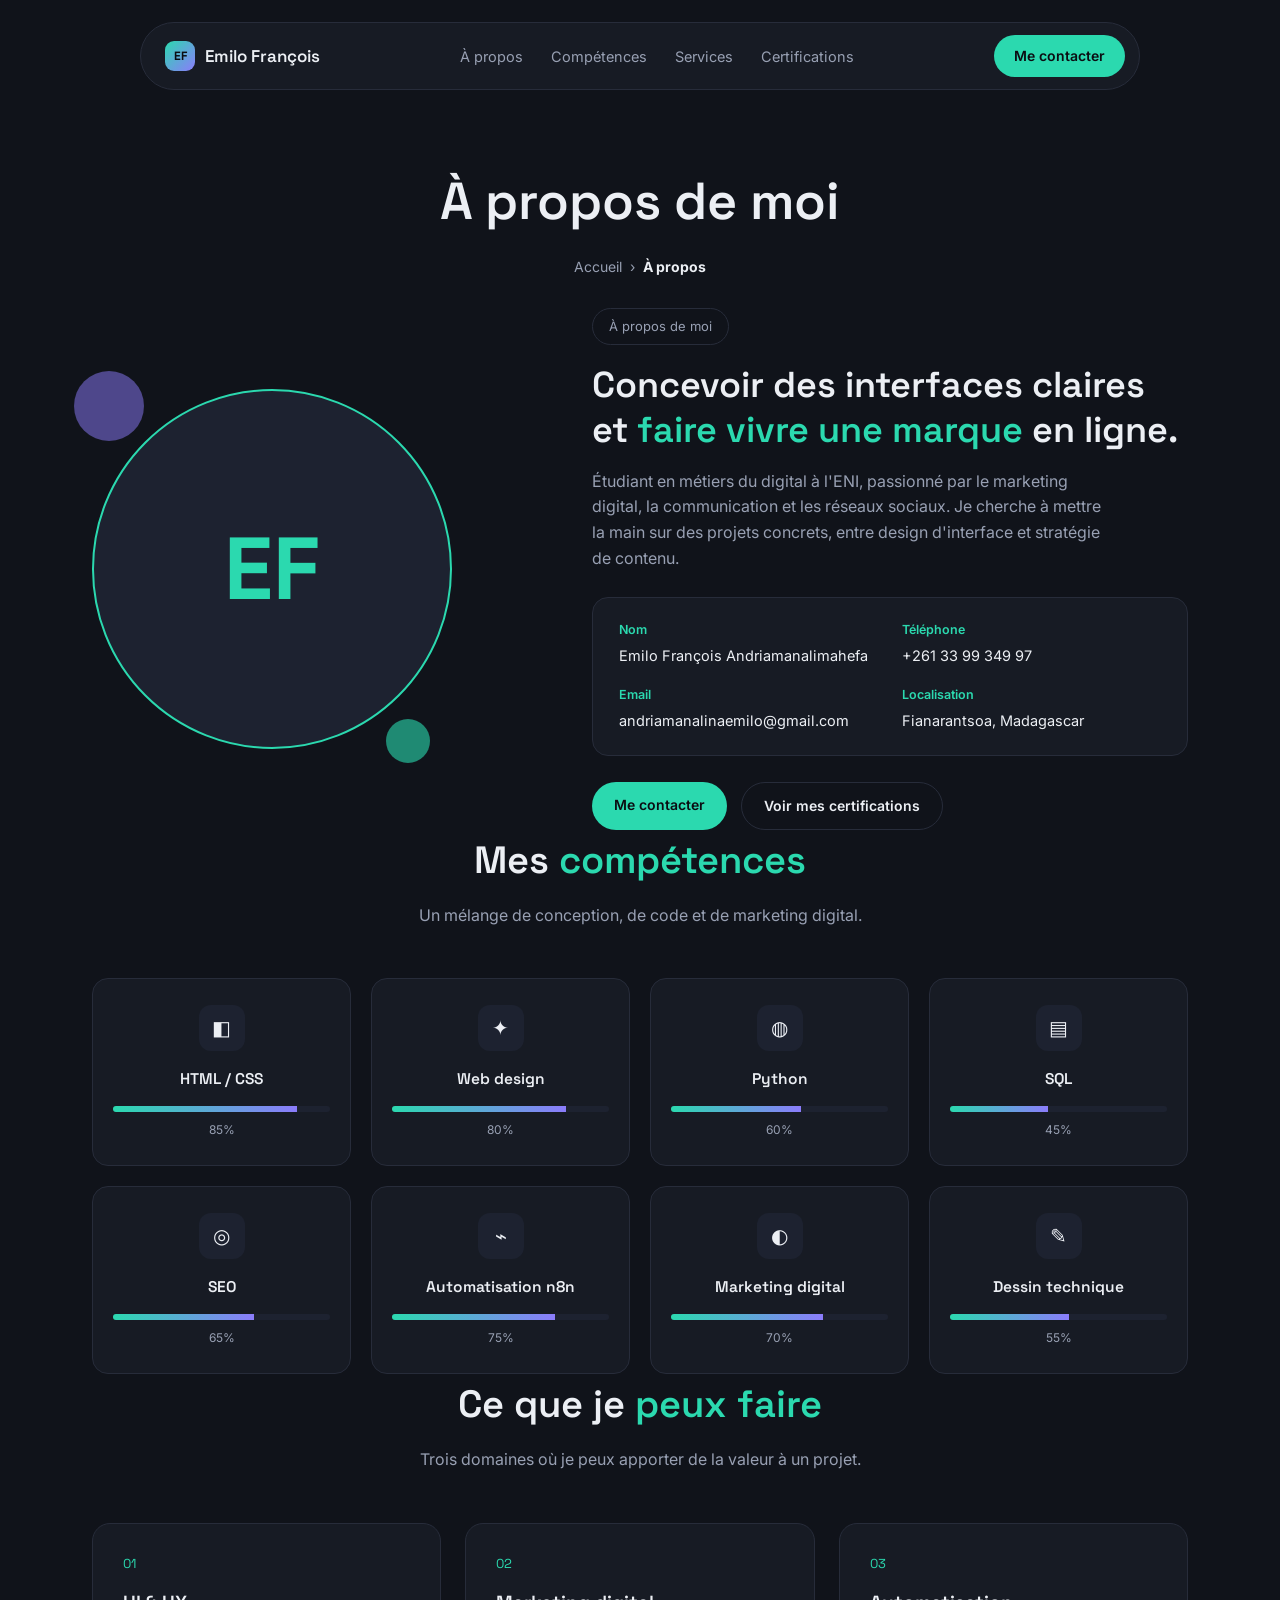
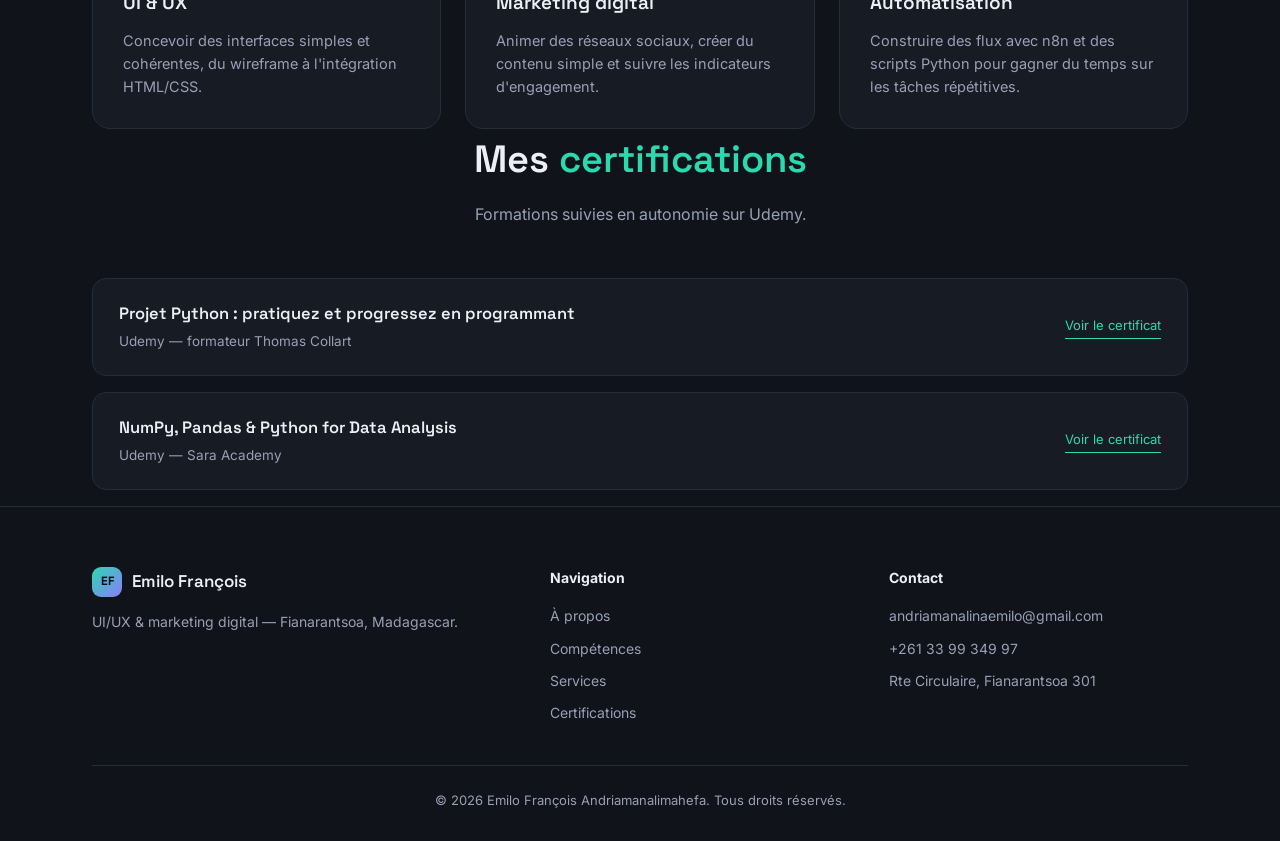
==== portfolio-emilo-v2.html @ 689b9100 "Add files via upload" ====
<!DOCTYPE html>
<html lang="fr">
<head>
<meta charset="UTF-8">
<meta name="viewport" content="width=device-width, initial-scale=1.0">
<title>Emilo François Andriamanalimahefa — Portfolio</title>
<link rel="preconnect" href="https://fonts.googleapis.com">
<link rel="preconnect" href="https://fonts.gstatic.com" crossorigin>
<link href="https://fonts.googleapis.com/css2?family=Space+Grotesk:wght@500;600;700&family=Inter:wght@400;500;600&display=swap" rel="stylesheet">
<style>
  :root{
    --bg:#10131A;
    --panel:#171B24;
    --panel-2:#1D2230;
    --border:#272C3A;
    --text:#ECEFF4;
    --muted:#98A0B3;
    --teal:#2BD9AF;
    --violet:#8B7CFB;
  }
  *{ box-sizing:border-box; margin:0; padding:0; }
  html{ scroll-behavior:smooth; }
  body{
    background:var(--bg);
    color:var(--text);
    font-family:'Inter', sans-serif;
    line-height:1.6;
  }
  h1,h2,h3,.brand{ font-family:'Space Grotesk', sans-serif; font-weight:600; }
  a{ color:inherit; text-decoration:none; }
  .wrap{ max-width:1160px; margin:0 auto; padding:0 32px; }
  section{ padding:96px 0; }

  /* ---- nav ---- */
  .navbar{
    background:var(--panel);
    border:1px solid var(--border);
    border-radius:100px;
    margin:22px auto 0;
    max-width:1000px;
    display:flex; align-items:center; justify-content:space-between;
    padding:12px 14px 12px 24px;
  }
  .brand{ display:flex; align-items:center; gap:10px; font-size:17px; }
  .brand .chip{
    width:30px; height:30px; border-radius:9px;
    background:linear-gradient(135deg, var(--teal), var(--violet));
    display:flex; align-items:center; justify-content:center;
    font-size:12px; font-weight:700; color:#0B0D12;
  }
  .navlinks{ display:flex; gap:28px; font-size:14.5px; color:var(--muted); }
  .navlinks a:hover{ color:var(--text); }
  .navbar .cta{
    background:var(--teal); color:#0B0D12; font-weight:600; font-size:14px;
    padding:10px 20px; border-radius:100px;
  }
  @media (max-width:760px){ .navlinks{ display:none; } }

  /* ---- header / breadcrumb ---- */
  .pageHead{ text-align:center; padding:70px 0 30px; }
  .pageHead h1{ font-size:clamp(34px,5vw,52px); }
  .crumb{ color:var(--muted); font-size:14px; margin-top:12px; }
  .crumb b{ color:var(--text); }

  /* ---- about ---- */
  .about{ display:grid; grid-template-columns: 0.85fr 1.15fr; gap:60px; align-items:center; }
  .photo-wrap{ position:relative; width:100%; max-width:360px; }
  .photo-wrap::before{
    content:""; position:absolute; top:-18px; left:-18px;
    width:70px; height:70px; border-radius:50%;
    background:var(--violet); opacity:.5; z-index:0;
  }
  .photo-wrap::after{
    content:""; position:absolute; bottom:-14px; right:6%;
    width:44px; height:44px; border-radius:50%;
    background:var(--teal); opacity:.6; z-index:0;
  }
  .photo{
    position:relative; z-index:1;
    aspect-ratio:1/1; border-radius:50%;
    border:2px solid var(--teal);
    background:var(--panel-2);
    display:flex; align-items:center; justify-content:center;
    font-family:'Space Grotesk', sans-serif;
    font-size:88px; font-weight:700;
    color:var(--teal);
  }
  .tagpill{
    display:inline-block; font-size:13px; padding:7px 16px;
    border:1px solid var(--border); border-radius:100px; color:var(--muted);
    margin-bottom:18px;
  }
  .about h2{ font-size:clamp(26px,3.4vw,36px); line-height:1.25; margin-bottom:16px; }
  .about h2 em{ color:var(--teal); font-style:normal; }
  .about p.lead{ color:var(--muted); max-width:52ch; margin-bottom:26px; }
  .infobox{
    background:var(--panel); border:1px solid var(--border); border-radius:16px;
    padding:22px 26px; display:grid; grid-template-columns:1fr 1fr; gap:18px 24px;
    margin-bottom:26px;
  }
  .infobox .lbl{ color:var(--teal); font-size:12.5px; font-weight:600; }
  .infobox .val{ font-size:14.5px; margin-top:4px; word-break:break-word; }
  .btnrow{ display:flex; gap:14px; flex-wrap:wrap; }
  .btn{ font-size:14px; font-weight:600; padding:12px 22px; border-radius:100px; }
  .btn.solid{ background:var(--teal); color:#0B0D12; }
  .btn.ghost{ border:1px solid var(--border); color:var(--text); }
  .btn.solid:hover{ background:var(--violet); }
  .btn.ghost:hover{ border-color:var(--teal); color:var(--teal); }

  /* ---- skills ---- */
  .skills-head{ text-align:center; margin-bottom:50px; }
  .skills-head h2{ font-size:clamp(26px,3.6vw,38px); }
  .skills-head h2 em{ color:var(--teal); font-style:normal; }
  .skills-head p{ color:var(--muted); margin-top:12px; }
  .skill-grid{ display:grid; grid-template-columns:repeat(4,1fr); gap:20px; }
  .skill-card{
    background:var(--panel); border:1px solid var(--border); border-radius:16px;
    padding:26px 20px; text-align:center;
  }
  .skill-card .ic{
    width:46px; height:46px; border-radius:12px; margin:0 auto 16px;
    background:var(--panel-2); display:flex; align-items:center; justify-content:center;
    font-size:20px;
  }
  .skill-card h3{ font-size:15.5px; margin-bottom:14px; }
  .meter{ height:6px; border-radius:100px; background:var(--panel-2); overflow:hidden; }
  .meter b{ display:block; height:100%; width:0; background:linear-gradient(90deg,var(--teal),var(--violet)); transition:width 1.1s ease; }
  .pct{ font-size:12px; color:var(--muted); margin-top:8px; }
  @media (max-width:900px){ .skill-grid{ grid-template-columns:repeat(2,1fr);} .about{ grid-template-columns:1fr; } }

  /* ---- services ---- */
  .svc-grid{ display:grid; grid-template-columns:repeat(3,1fr); gap:24px; }
  .svc-card{
    background:var(--panel); border:1px solid var(--border); border-radius:18px;
    padding:30px;
  }
  .svc-card .num{ color:var(--teal); font-family:'Space Grotesk',sans-serif; font-size:13px; }
  .svc-card h3{ font-size:19px; margin:14px 0 10px; }
  .svc-card p{ color:var(--muted); font-size:14.5px; }
  @media (max-width:860px){ .svc-grid{ grid-template-columns:1fr; } }

  /* ---- certifications ---- */
  .cert{
    display:flex; justify-content:space-between; align-items:center; gap:16px;
    background:var(--panel); border:1px solid var(--border); border-radius:14px;
    padding:22px 26px; margin-bottom:16px;
  }
  .cert h3{ font-size:16.5px; }
  .cert p{ color:var(--muted); font-size:13.5px; margin-top:4px; }
  .cert a{ font-size:13px; color:var(--teal); white-space:nowrap; border-bottom:1px solid var(--teal); padding-bottom:2px; }

  /* ---- footer ---- */
  footer{ border-top:1px solid var(--border); padding:60px 0 30px; }
  .foot-grid{ display:grid; grid-template-columns:1.4fr 1fr 1fr; gap:40px; margin-bottom:40px; }
  .foot-grid h4{ font-size:14px; margin-bottom:16px; color:var(--text); }
  .foot-grid p{ color:var(--muted); font-size:14px; }
  .foot-grid ul{ list-style:none; display:flex; flex-direction:column; gap:10px; font-size:14px; color:var(--muted); }
  .foot-bottom{ text-align:center; font-size:13px; color:var(--muted); border-top:1px solid var(--border); padding-top:24px; }
  @media (max-width:760px){ .foot-grid{ grid-template-columns:1fr; } }
</style>
</head>
<body>

<div class="navbar wrap" style="max-width:1000px;">
  <div class="brand"><span class="chip">EF</span>Emilo François</div>
  <div class="navlinks">
    <a href="#apropos">À propos</a>
    <a href="#competences">Compétences</a>
    <a href="#services">Services</a>
    <a href="#certifications">Certifications</a>
  </div>
  <a class="cta" href="#contact">Me contacter</a>
</div>

<header class="pageHead">
  <h1>À propos de moi</h1>
  <div class="crumb">Accueil &nbsp;›&nbsp; <b>À propos</b></div>
</header>

<section id="apropos" class="wrap">
  <div class="about">
    <div class="photo-wrap">
      <div class="photo">EF</div>
    </div>
    <div>
      <span class="tagpill">À propos de moi</span>
      <h2>Concevoir des interfaces claires et <em>faire vivre une marque</em> en ligne.</h2>
      <p class="lead">Étudiant en métiers du digital à l'ENI, passionné par le marketing digital, la communication et les réseaux sociaux. Je cherche à mettre la main sur des projets concrets, entre design d'interface et stratégie de contenu.</p>
      <div class="infobox">
        <div><div class="lbl">Nom</div><div class="val">Emilo François Andriamanalimahefa</div></div>
        <div><div class="lbl">Téléphone</div><div class="val">+261 33 99 349 97</div></div>
        <div><div class="lbl">Email</div><div class="val">andriamanalinaemilo@gmail.com</div></div>
        <div><div class="lbl">Localisation</div><div class="val">Fianarantsoa, Madagascar</div></div>
      </div>
      <div class="btnrow">
        <a class="btn solid" href="mailto:andriamanalinaemilo@gmail.com">Me contacter</a>
        <a class="btn ghost" href="#certifications">Voir mes certifications</a>
      </div>
    </div>
  </div>
</section>

<section id="competences" class="wrap">
  <div class="skills-head">
    <h2>Mes <em>compétences</em></h2>
    <p>Un mélange de conception, de code et de marketing digital.</p>
  </div>
  <div class="skill-grid">
    <div class="skill-card" data-level="85"><div class="ic">◧</div><h3>HTML / CSS</h3><div class="meter"><b></b></div><div class="pct">85%</div></div>
    <div class="skill-card" data-level="80"><div class="ic">✦</div><h3>Web design</h3><div class="meter"><b></b></div><div class="pct">80%</div></div>
    <div class="skill-card" data-level="60"><div class="ic">◍</div><h3>Python</h3><div class="meter"><b></b></div><div class="pct">60%</div></div>
    <div class="skill-card" data-level="45"><div class="ic">▤</div><h3>SQL</h3><div class="meter"><b></b></div><div class="pct">45%</div></div>
    <div class="skill-card" data-level="65"><div class="ic">◎</div><h3>SEO</h3><div class="meter"><b></b></div><div class="pct">65%</div></div>
    <div class="skill-card" data-level="75"><div class="ic">⌁</div><h3>Automatisation n8n</h3><div class="meter"><b></b></div><div class="pct">75%</div></div>
    <div class="skill-card" data-level="70"><div class="ic">◐</div><h3>Marketing digital</h3><div class="meter"><b></b></div><div class="pct">70%</div></div>
    <div class="skill-card" data-level="55"><div class="ic">✎</div><h3>Dessin technique</h3><div class="meter"><b></b></div><div class="pct">55%</div></div>
  </div>
</section>

<section id="services" class="wrap">
  <div class="skills-head">
    <h2>Ce que je <em>peux faire</em></h2>
    <p>Trois domaines où je peux apporter de la valeur à un projet.</p>
  </div>
  <div class="svc-grid">
    <div class="svc-card">
      <div class="num">01</div>
      <h3>UI &amp; UX</h3>
      <p>Concevoir des interfaces simples et cohérentes, du wireframe à l'intégration HTML/CSS.</p>
    </div>
    <div class="svc-card">
      <div class="num">02</div>
      <h3>Marketing digital</h3>
      <p>Animer des réseaux sociaux, créer du contenu simple et suivre les indicateurs d'engagement.</p>
    </div>
    <div class="svc-card">
      <div class="num">03</div>
      <h3>Automatisation</h3>
      <p>Construire des flux avec n8n et des scripts Python pour gagner du temps sur les tâches répétitives.</p>
    </div>
  </div>
</section>

<section id="certifications" class="wrap">
  <div class="skills-head">
    <h2>Mes <em>certifications</em></h2>
    <p>Formations suivies en autonomie sur Udemy.</p>
  </div>
  <div class="cert">
    <div>
      <h3>Projet Python : pratiquez et progressez en programmant</h3>
      <p>Udemy — formateur Thomas Collart</p>
    </div>
    <a href="https://ude.my/UC-29e9c13c-3653-44a8-a137-3fab49cb236e" target="_blank" rel="noopener">Voir le certificat</a>
  </div>
  <div class="cert">
    <div>
      <h3>NumPy, Pandas &amp; Python for Data Analysis</h3>
      <p>Udemy — Sara Academy</p>
    </div>
    <a href="https://ude.my/UC-13073cbd-6714-447e-84b9-987572819603" target="_blank" rel="noopener">Voir le certificat</a>
  </div>
</section>

<footer id="contact">
  <div class="wrap">
    <div class="foot-grid">
      <div>
        <div class="brand" style="margin-bottom:14px;"><span class="chip">EF</span>Emilo François</div>
        <p>UI/UX &amp; marketing digital — Fianarantsoa, Madagascar.</p>
      </div>
      <div>
        <h4>Navigation</h4>
        <ul>
          <li><a href="#apropos">À propos</a></li>
          <li><a href="#competences">Compétences</a></li>
          <li><a href="#services">Services</a></li>
          <li><a href="#certifications">Certifications</a></li>
        </ul>
      </div>
      <div>
        <h4>Contact</h4>
        <ul>
          <li><a href="mailto:andriamanalinaemilo@gmail.com">andriamanalinaemilo@gmail.com</a></li>
          <li><a href="tel:+261339934997">+261 33 99 349 97</a></li>
          <li>Rte Circulaire, Fianarantsoa 301</li>
        </ul>
      </div>
    </div>
    <div class="foot-bottom">© 2026 Emilo François Andriamanalimahefa. Tous droits réservés.</div>
  </div>
</footer>

<script>
  const io = new IntersectionObserver((entries) => {
    entries.forEach(e => {
      if(e.isIntersecting){
        const card = e.target;
        const lvl = card.getAttribute('data-level');
        card.querySelector('.meter b').style.width = lvl + '%';
        io.unobserve(card);
      }
    });
  }, { threshold:.4 });
  document.querySelectorAll('.skill-card').forEach(c => io.observe(c));
</script>

</body>
</html>
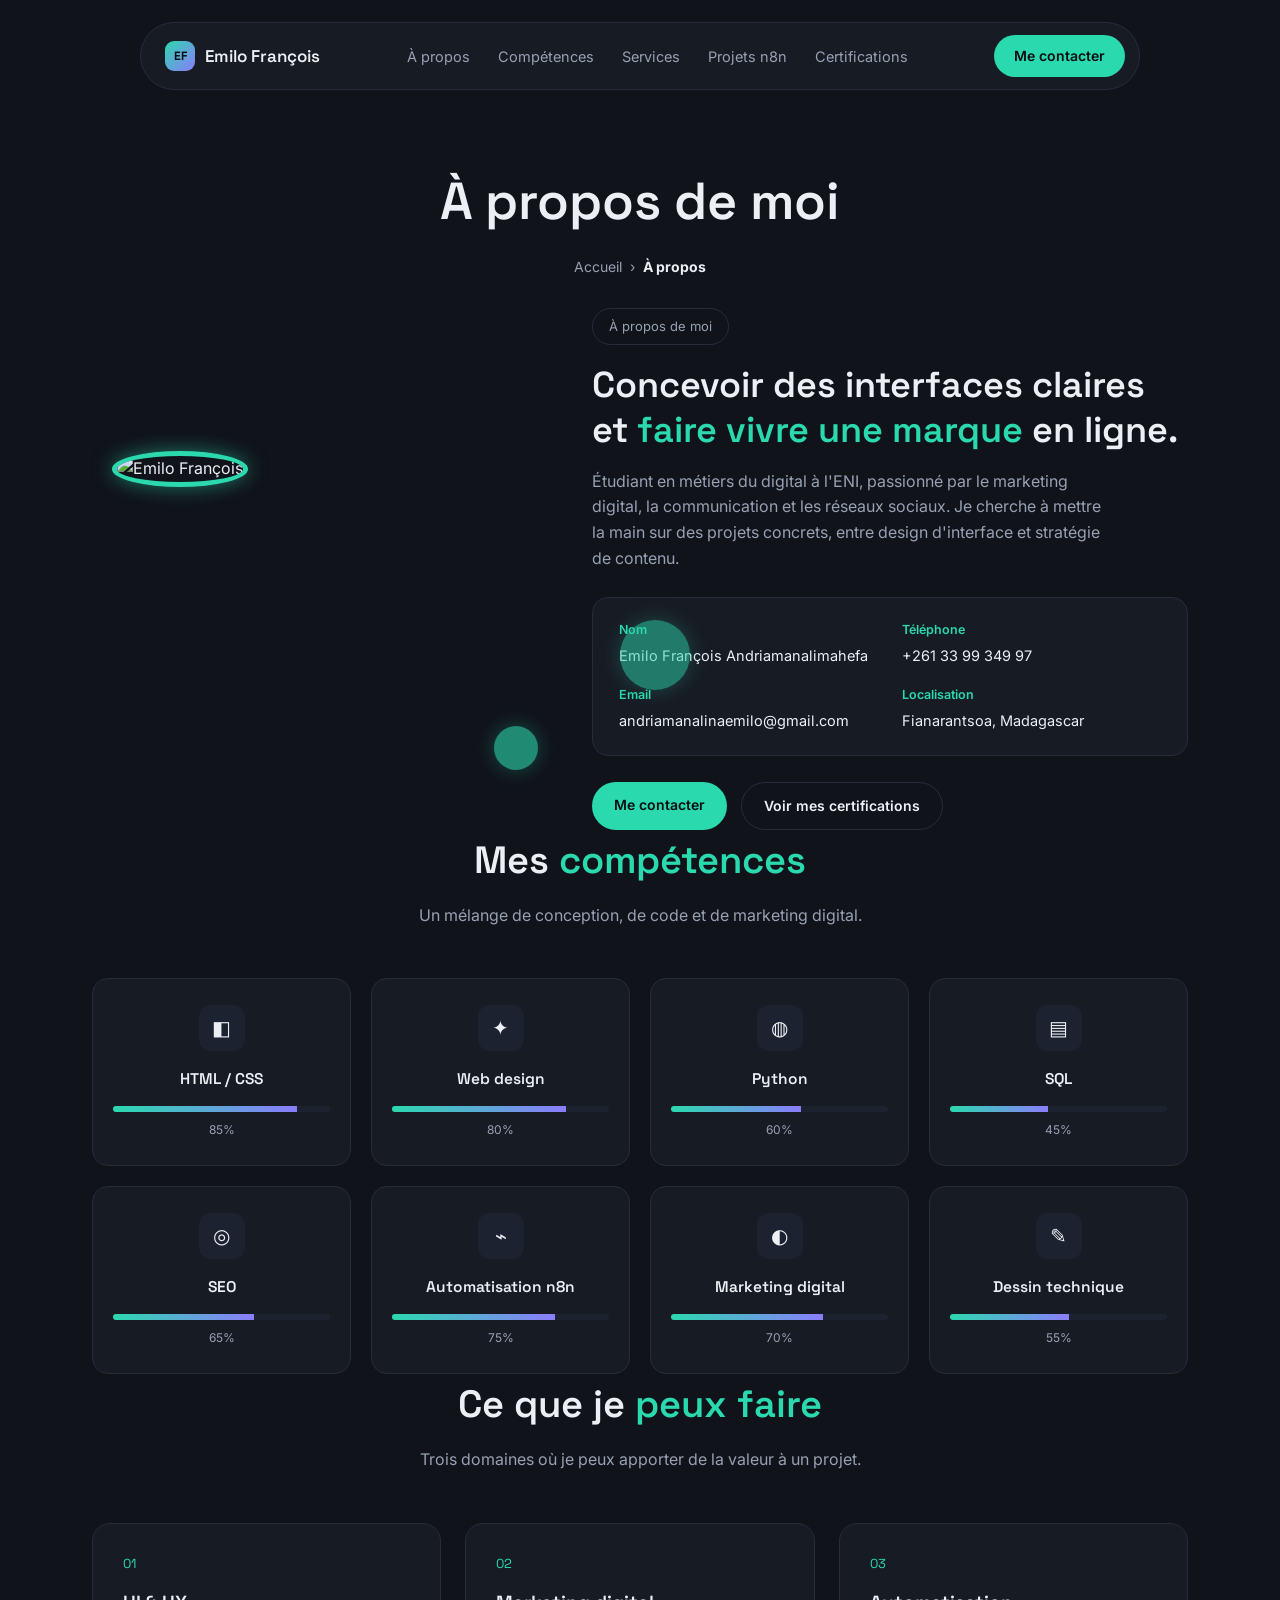
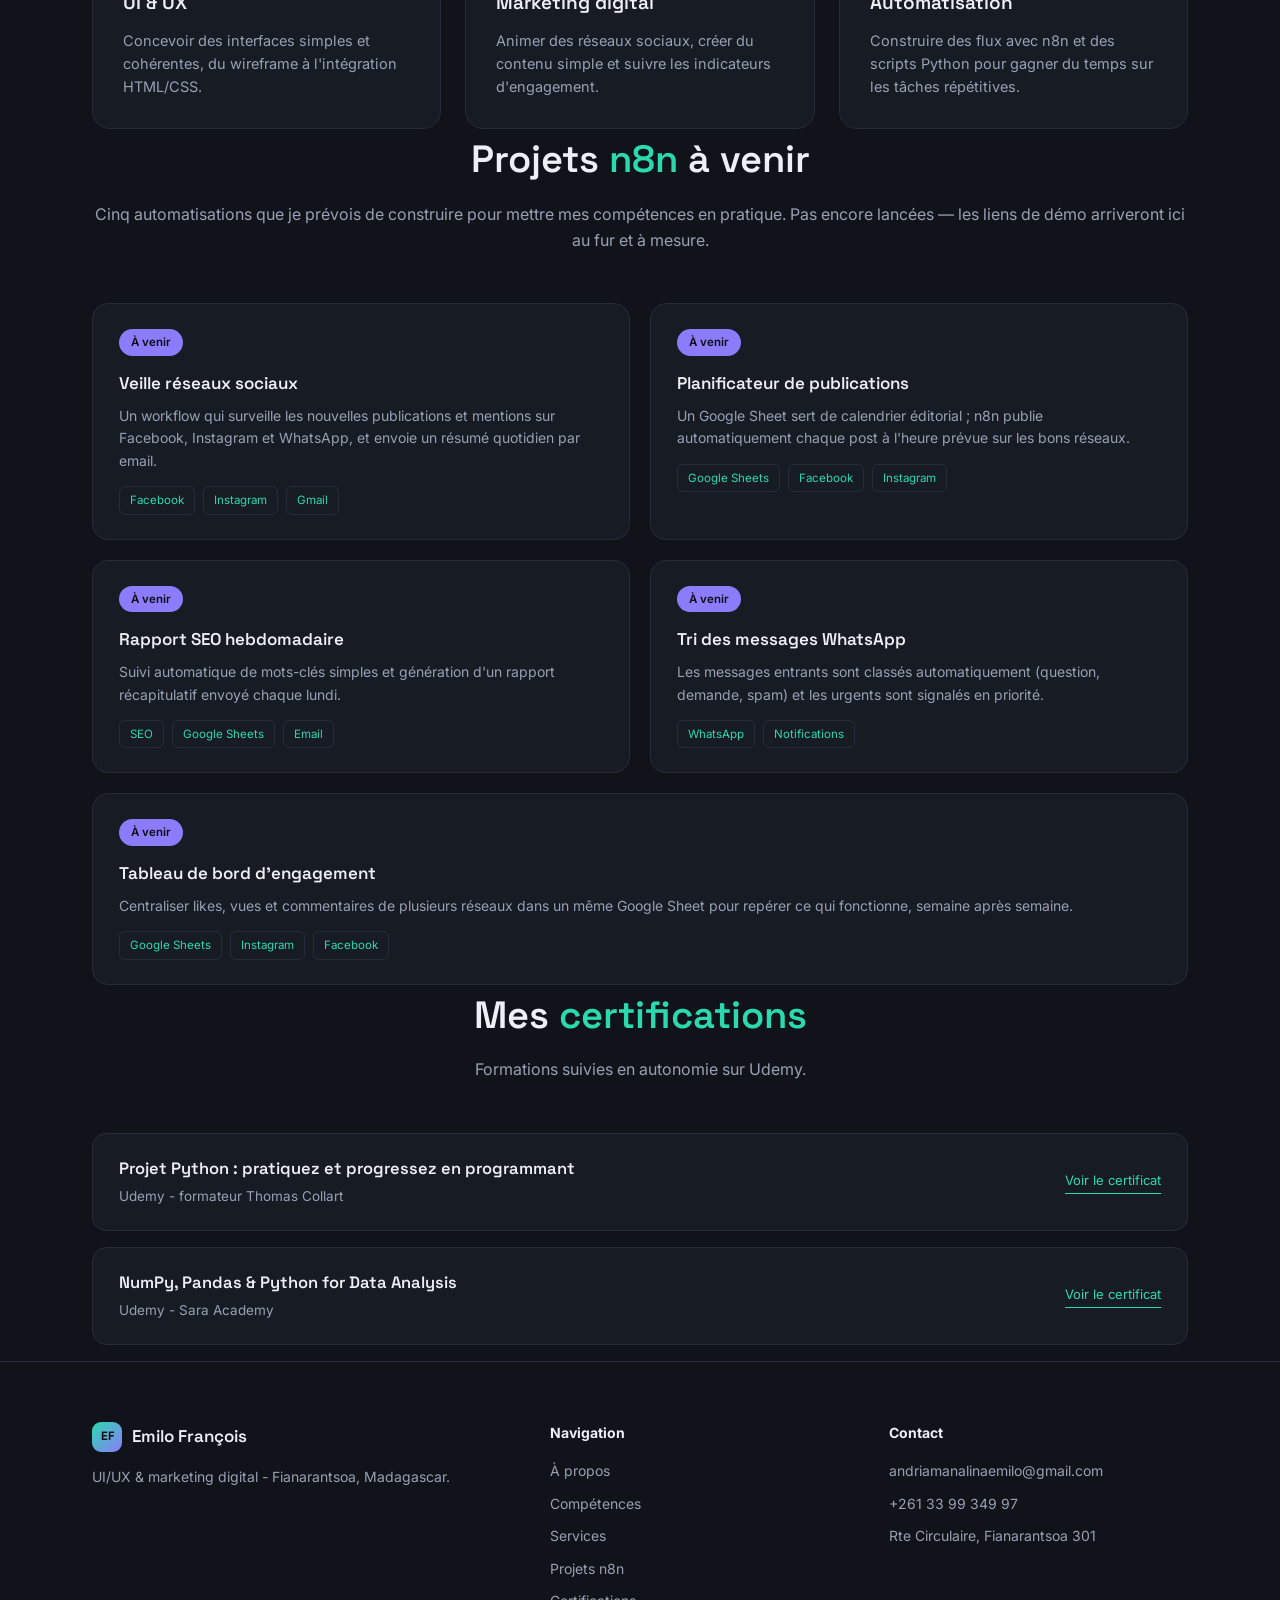
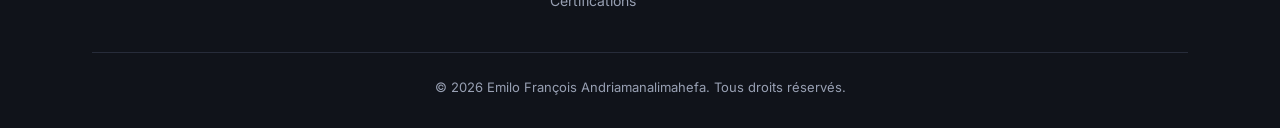
==== commit cc6d0577: "Update portfolio-emilo-v2.html" ====
--- a/portfolio-emilo-v2.html
+++ b/portfolio-emilo-v2.html
@@ -41,55 +41,138 @@
     display:flex; align-items:center; justify-content:space-between;
     padding:12px 14px 12px 24px;
   }
-  .brand{ display:flex; align-items:center; gap:10px; font-size:17px; }
+  .navbar.wrap{
+    max-width:1000px;
+  }
+
+  .site-header{ 
+    max-width:1000px; 
+  }
+
+  .brand{ 
+    display:flex; 
+    align-items:center; 
+    gap:10px; 
+    font-size:17px; 
+  }
+
+  .footer-brand{ 
+    margin-bottom:14px; 
+  }
+
   .brand .chip{
-    width:30px; height:30px; border-radius:9px;
+    width:30px; 
+    height:30px; 
+    border-radius:9px;
     background:linear-gradient(135deg, var(--teal), var(--violet));
-    display:flex; align-items:center; justify-content:center;
-    font-size:12px; font-weight:700; color:#0B0D12;
-  }
-  .navlinks{ display:flex; gap:28px; font-size:14.5px; color:var(--muted); }
-  .navlinks a:hover{ color:var(--text); }
+    display:flex; 
+    align-items:center; 
+    justify-content:center;
+    font-size:12px; 
+    font-weight:700; color:#0B0D12;
+  }
+
+  .navlinks{ 
+    display:flex; 
+    gap:28px; 
+    font-size:14.5px; 
+    color:var(--muted); 
+  }
+
+  .navlinks a:hover{ 
+    color:var(--text); 
+  }
+
   .navbar .cta{
-    background:var(--teal); color:#0B0D12; font-weight:600; font-size:14px;
-    padding:10px 20px; border-radius:100px;
-  }
+    background:var(--teal); 
+    color:#0B0D12; 
+    font-weight:600; 
+    font-size:14px;
+    padding:10px 20px; 
+    border-radius:100px;
+  }
+
   @media (max-width:760px){ .navlinks{ display:none; } }
 
   /* ---- header / breadcrumb ---- */
-  .pageHead{ text-align:center; padding:70px 0 30px; }
-  .pageHead h1{ font-size:clamp(34px,5vw,52px); }
-  .crumb{ color:var(--muted); font-size:14px; margin-top:12px; }
-  .crumb b{ color:var(--text); }
+  .pageHead{ 
+    text-align:center; 
+    padding:70px 0 30px; 
+  }
+
+  .pageHead h1{ 
+    font-size:clamp(34px,5vw,52px); 
+  }
+
+  .crumb{ 
+    color:var(--muted); 
+    font-size:14px; 
+    margin-top:12px; 
+  }
+
+  .crumb b{ 
+    color:var(--text); 
+  }
 
   /* ---- about ---- */
-  .about{ display:grid; grid-template-columns: 0.85fr 1.15fr; gap:60px; align-items:center; }
-  .photo-wrap{ position:relative; width:100%; max-width:360px; }
-  .photo-wrap::before{
-    content:""; position:absolute; top:-18px; left:-18px;
-    width:70px; height:70px; border-radius:50%;
-    background:var(--violet); opacity:.5; z-index:0;
-  }
-  .photo-wrap::after{
-    content:""; position:absolute; bottom:-14px; right:6%;
-    width:44px; height:44px; border-radius:50%;
-    background:var(--teal); opacity:.6; z-index:0;
-  }
-  .photo{
-    position:relative; z-index:1;
-    aspect-ratio:1/1; border-radius:50%;
-    border:2px solid var(--teal);
-    background:var(--panel-2);
-    display:flex; align-items:center; justify-content:center;
-    font-family:'Space Grotesk', sans-serif;
-    font-size:88px; font-weight:700;
-    color:var(--teal);
-  }
+  .about{ 
+    display:grid; 
+    grid-template-columns: 0.85fr 1.15fr; 
+    gap:60px; 
+    align-items:center; 
+  }
+
+  .photo-wrap .photo img{ 
+    position:relative; 
+    width:100%; 
+    max-width:360px;
+    box-shadow:0 0 20px rgba(43, 217, 175, 0.5);
+  }
+
+  .photo-wrap ::before{
+    content:""; 
+    position:absolute; 
+    top:620px; 
+    left:620px;
+    width:70px; 
+    height:70px;
+    box-shadow:0 0 20px rgba(43, 217, 175, 0.5);
+    border-radius:50%;
+    background:var(--teal); 
+    opacity:.5; z-index:0;
+  }
+
+  .photo-wrap ::after{
+    content:""; 
+    position:absolute; 
+    bottom:130px; right:58%;
+    box-shadow:0 0 20px rgba(43, 217, 175, 0.5);
+    width:44px; 
+    height:44px; 
+    border-radius:50%;
+    background:var(--teal); 
+    opacity:.6; 
+    z-index:0;
+  }
+ 
+
+  img {
+    border-radius :50%;
+    border: 5px solid var(--teal);
+    margin-left: 20px;
+    margin-bottom: 200px;
+  }
+
   .tagpill{
-    display:inline-block; font-size:13px; padding:7px 16px;
-    border:1px solid var(--border); border-radius:100px; color:var(--muted);
+    display:inline-block; 
+    font-size:13px; 
+    padding:7px 16px;
+    border:1px solid var(--border); 
+    border-radius:100px; 
+    color:var(--muted);
     margin-bottom:18px;
   }
+
   .about h2{ font-size:clamp(26px,3.4vw,36px); line-height:1.25; margin-bottom:16px; }
   .about h2 em{ color:var(--teal); font-style:normal; }
   .about p.lead{ color:var(--muted); max-width:52ch; margin-bottom:26px; }
@@ -138,6 +221,23 @@
   .svc-card h3{ font-size:19px; margin:14px 0 10px; }
   .svc-card p{ color:var(--muted); font-size:14.5px; }
   @media (max-width:860px){ .svc-grid{ grid-template-columns:1fr; } }
+
+  /* ---- projets n8n ---- */
+  .proj-grid{ display:grid; grid-template-columns:repeat(2,1fr); gap:20px; }
+  .proj-card{
+    background:var(--panel); border:1px solid var(--border); border-radius:16px;
+    padding:24px 26px; position:relative;
+  }
+  .proj-card .status{
+    display:inline-block; font-size:11.5px; font-weight:600; color:#0B0D12;
+    background:var(--violet); padding:4px 12px; border-radius:100px; margin-bottom:14px;
+  }
+  .proj-card h3{ font-size:17px; margin-bottom:8px; }
+  .proj-card p{ color:var(--muted); font-size:14px; }
+  .proj-card .tools{ margin-top:14px; display:flex; flex-wrap:wrap; gap:8px; }
+  .proj-card .tools span{ font-size:11.5px; color:var(--teal); border:1px solid var(--border); padding:4px 10px; border-radius:6px; }
+  .proj-card.full-width{ grid-column:1 / -1; }
+  @media (max-width:820px){ .proj-grid{ grid-template-columns:1fr; } }
 
   /* ---- certifications ---- */
   .cert{
@@ -167,6 +267,7 @@
     <a href="#apropos">À propos</a>
     <a href="#competences">Compétences</a>
     <a href="#services">Services</a>
+    <a href="#projets">Projets n8n</a>
     <a href="#certifications">Certifications</a>
   </div>
   <a class="cta" href="#contact">Me contacter</a>
@@ -180,7 +281,7 @@
 <section id="apropos" class="wrap">
   <div class="about">
     <div class="photo-wrap">
-      <div class="photo">EF</div>
+      <div class="photo"><img src="images/emilo.jpeg" alt="Emilo François"></div>
     </div>
     <div>
       <span class="tagpill">À propos de moi</span>
@@ -241,6 +342,45 @@
   </div>
 </section>
 
+<section id="projets" class="wrap">
+  <div class="skills-head">
+    <h2>Projets <em>n8n</em> à venir</h2>
+    <p>Cinq automatisations que je prévois de construire pour mettre mes compétences en pratique. Pas encore lancées — les liens de démo arriveront ici au fur et à mesure.</p>
+  </div>
+  <div class="proj-grid">
+    <div class="proj-card">
+      <span class="status">À venir</span>
+      <h3>Veille réseaux sociaux</h3>
+      <p>Un workflow qui surveille les nouvelles publications et mentions sur Facebook, Instagram et WhatsApp, et envoie un résumé quotidien par email.</p>
+      <div class="tools"><span>Facebook</span><span>Instagram</span><span>Gmail</span></div>
+    </div>
+    <div class="proj-card">
+      <span class="status">À venir</span>
+      <h3>Planificateur de publications</h3>
+      <p>Un Google Sheet sert de calendrier éditorial ; n8n publie automatiquement chaque post à l'heure prévue sur les bons réseaux.</p>
+      <div class="tools"><span>Google Sheets</span><span>Facebook</span><span>Instagram</span></div>
+    </div>
+    <div class="proj-card">
+      <span class="status">À venir</span>
+      <h3>Rapport SEO hebdomadaire</h3>
+      <p>Suivi automatique de mots-clés simples et génération d'un rapport récapitulatif envoyé chaque lundi.</p>
+      <div class="tools"><span>SEO</span><span>Google Sheets</span><span>Email</span></div>
+    </div>
+    <div class="proj-card">
+      <span class="status">À venir</span>
+      <h3>Tri des messages WhatsApp</h3>
+      <p>Les messages entrants sont classés automatiquement (question, demande, spam) et les urgents sont signalés en priorité.</p>
+      <div class="tools"><span>WhatsApp</span><span>Notifications</span></div>
+    </div>
+    <div class="proj-card" style="grid-column:1 / -1;">
+      <span class="status">À venir</span>
+      <h3>Tableau de bord d'engagement</h3>
+      <p>Centraliser likes, vues et commentaires de plusieurs réseaux dans un même Google Sheet pour repérer ce qui fonctionne, semaine après semaine.</p>
+      <div class="tools"><span>Google Sheets</span><span>Instagram</span><span>Facebook</span></div>
+    </div>
+  </div>
+</section>
+
 <section id="certifications" class="wrap">
   <div class="skills-head">
     <h2>Mes <em>certifications</em></h2>
@@ -249,14 +389,14 @@
   <div class="cert">
     <div>
       <h3>Projet Python : pratiquez et progressez en programmant</h3>
-      <p>Udemy — formateur Thomas Collart</p>
+      <p>Udemy - formateur Thomas Collart</p>
     </div>
     <a href="https://ude.my/UC-29e9c13c-3653-44a8-a137-3fab49cb236e" target="_blank" rel="noopener">Voir le certificat</a>
   </div>
   <div class="cert">
     <div>
       <h3>NumPy, Pandas &amp; Python for Data Analysis</h3>
-      <p>Udemy — Sara Academy</p>
+      <p>Udemy - Sara Academy</p>
     </div>
     <a href="https://ude.my/UC-13073cbd-6714-447e-84b9-987572819603" target="_blank" rel="noopener">Voir le certificat</a>
   </div>
@@ -267,7 +407,7 @@
     <div class="foot-grid">
       <div>
         <div class="brand" style="margin-bottom:14px;"><span class="chip">EF</span>Emilo François</div>
-        <p>UI/UX &amp; marketing digital — Fianarantsoa, Madagascar.</p>
+        <p>UI/UX &amp; marketing digital - Fianarantsoa, Madagascar.</p>
       </div>
       <div>
         <h4>Navigation</h4>
@@ -275,6 +415,7 @@
           <li><a href="#apropos">À propos</a></li>
           <li><a href="#competences">Compétences</a></li>
           <li><a href="#services">Services</a></li>
+          <li><a href="#projets">Projets n8n</a></li>
           <li><a href="#certifications">Certifications</a></li>
         </ul>
       </div>
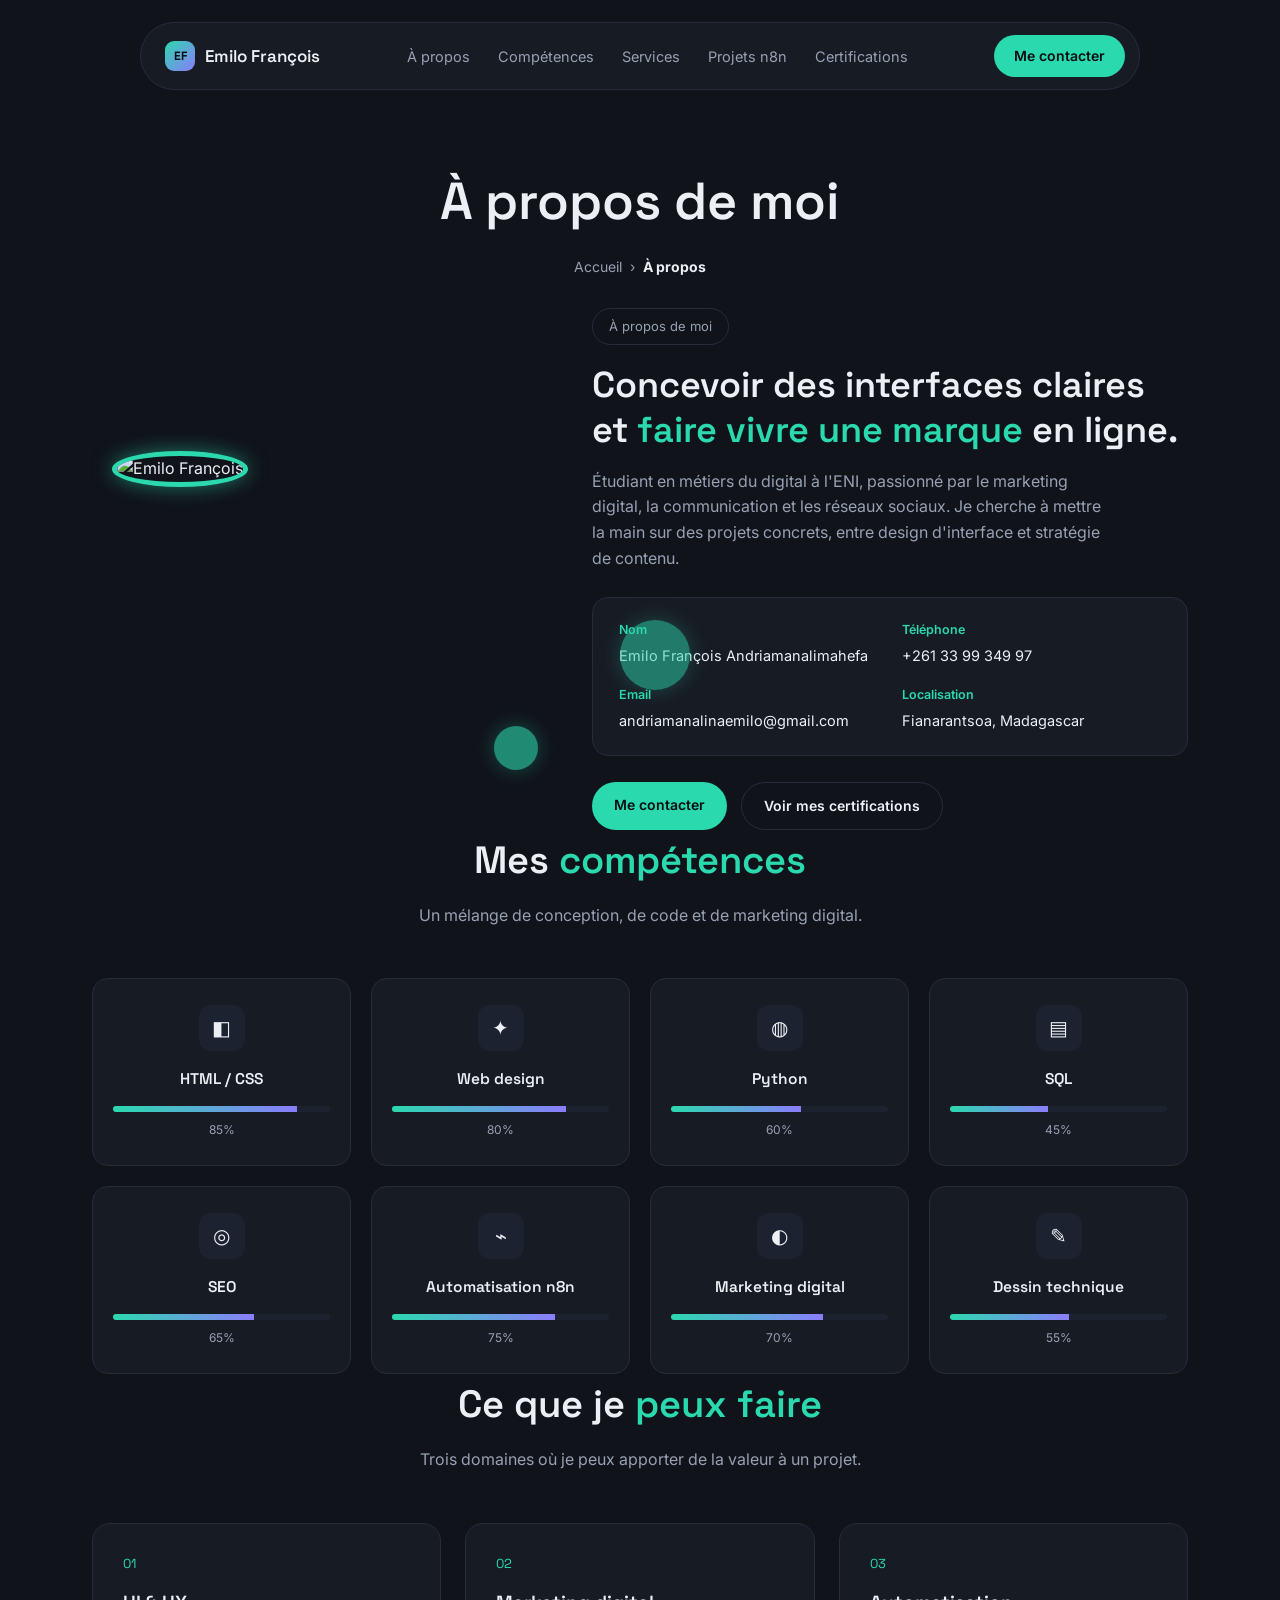
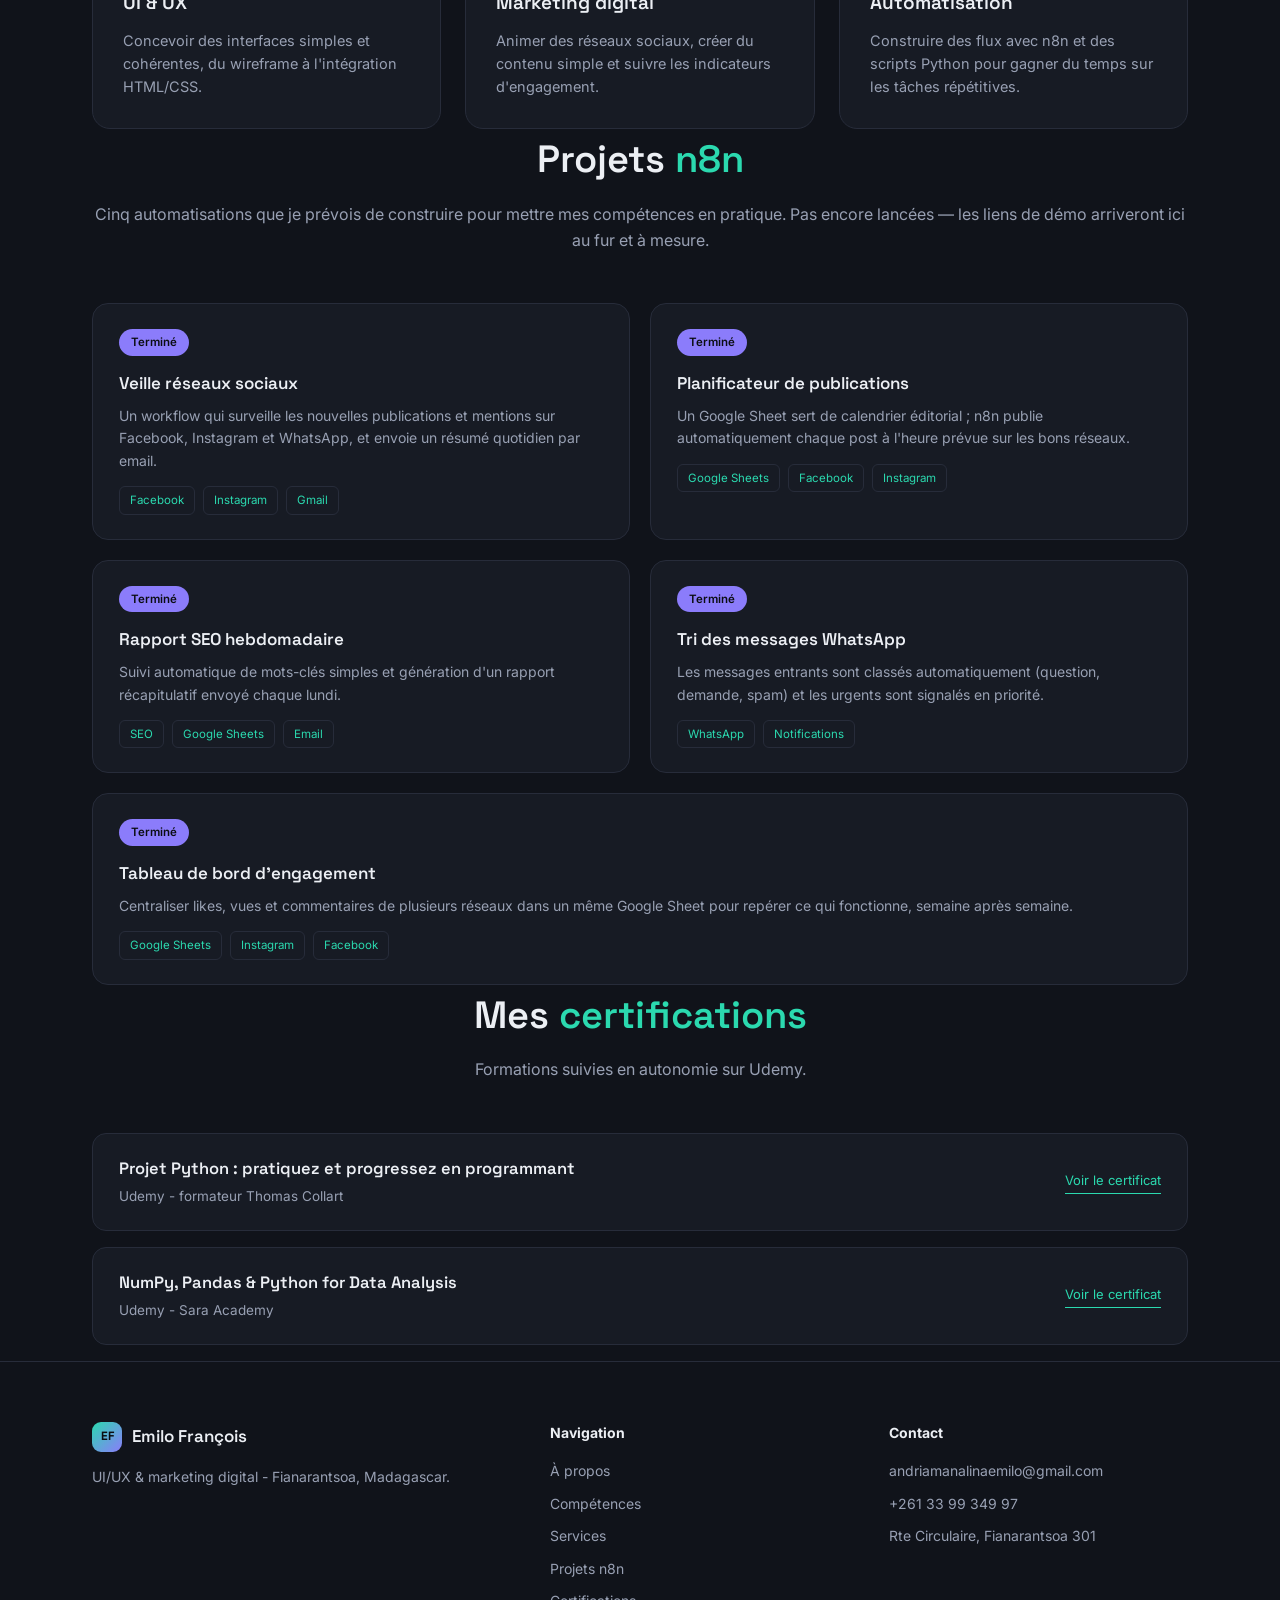
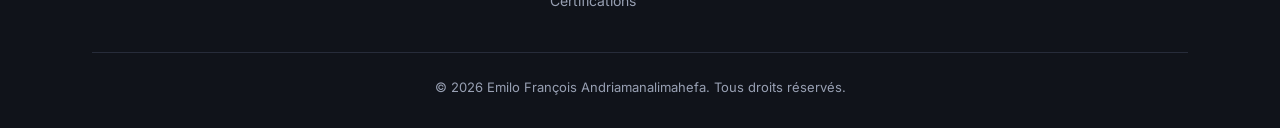
==== commit 9ab8c76a: "Update portfolio-emilo-v2.html" ====
--- a/portfolio-emilo-v2.html
+++ b/portfolio-emilo-v2.html
@@ -344,36 +344,36 @@
 
 <section id="projets" class="wrap">
   <div class="skills-head">
-    <h2>Projets <em>n8n</em> à venir</h2>
+    <h2>Projets <em>n8n</em></h2>
     <p>Cinq automatisations que je prévois de construire pour mettre mes compétences en pratique. Pas encore lancées — les liens de démo arriveront ici au fur et à mesure.</p>
   </div>
   <div class="proj-grid">
     <div class="proj-card">
-      <span class="status">À venir</span>
+      <span class="status">Terminé</span>
       <h3>Veille réseaux sociaux</h3>
       <p>Un workflow qui surveille les nouvelles publications et mentions sur Facebook, Instagram et WhatsApp, et envoie un résumé quotidien par email.</p>
       <div class="tools"><span>Facebook</span><span>Instagram</span><span>Gmail</span></div>
     </div>
     <div class="proj-card">
-      <span class="status">À venir</span>
+      <span class="status">Terminé</span>
       <h3>Planificateur de publications</h3>
       <p>Un Google Sheet sert de calendrier éditorial ; n8n publie automatiquement chaque post à l'heure prévue sur les bons réseaux.</p>
       <div class="tools"><span>Google Sheets</span><span>Facebook</span><span>Instagram</span></div>
     </div>
     <div class="proj-card">
-      <span class="status">À venir</span>
+      <span class="status">Terminé</span>
       <h3>Rapport SEO hebdomadaire</h3>
       <p>Suivi automatique de mots-clés simples et génération d'un rapport récapitulatif envoyé chaque lundi.</p>
       <div class="tools"><span>SEO</span><span>Google Sheets</span><span>Email</span></div>
     </div>
     <div class="proj-card">
-      <span class="status">À venir</span>
+      <span class="status">Terminé</span>
       <h3>Tri des messages WhatsApp</h3>
       <p>Les messages entrants sont classés automatiquement (question, demande, spam) et les urgents sont signalés en priorité.</p>
       <div class="tools"><span>WhatsApp</span><span>Notifications</span></div>
     </div>
     <div class="proj-card" style="grid-column:1 / -1;">
-      <span class="status">À venir</span>
+      <span class="status">Terminé</span>
       <h3>Tableau de bord d'engagement</h3>
       <p>Centraliser likes, vues et commentaires de plusieurs réseaux dans un même Google Sheet pour repérer ce qui fonctionne, semaine après semaine.</p>
       <div class="tools"><span>Google Sheets</span><span>Instagram</span><span>Facebook</span></div>
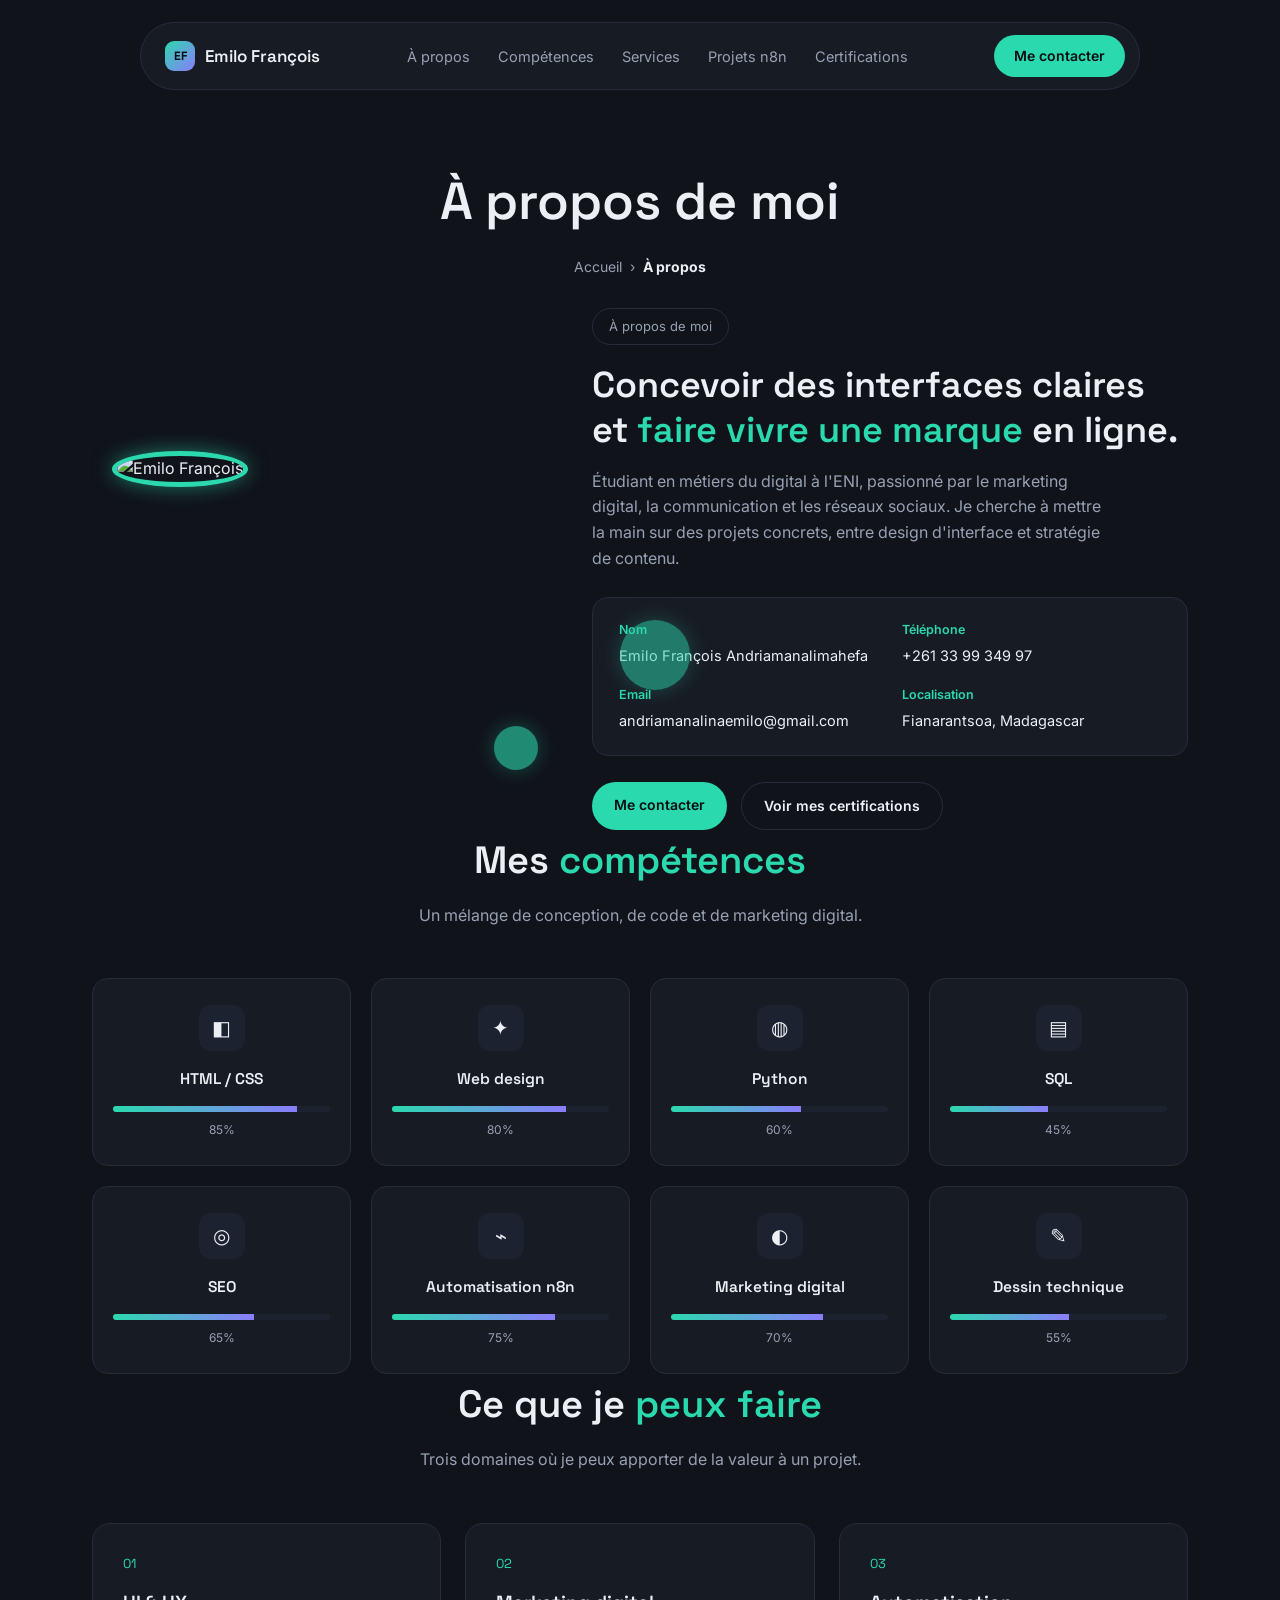
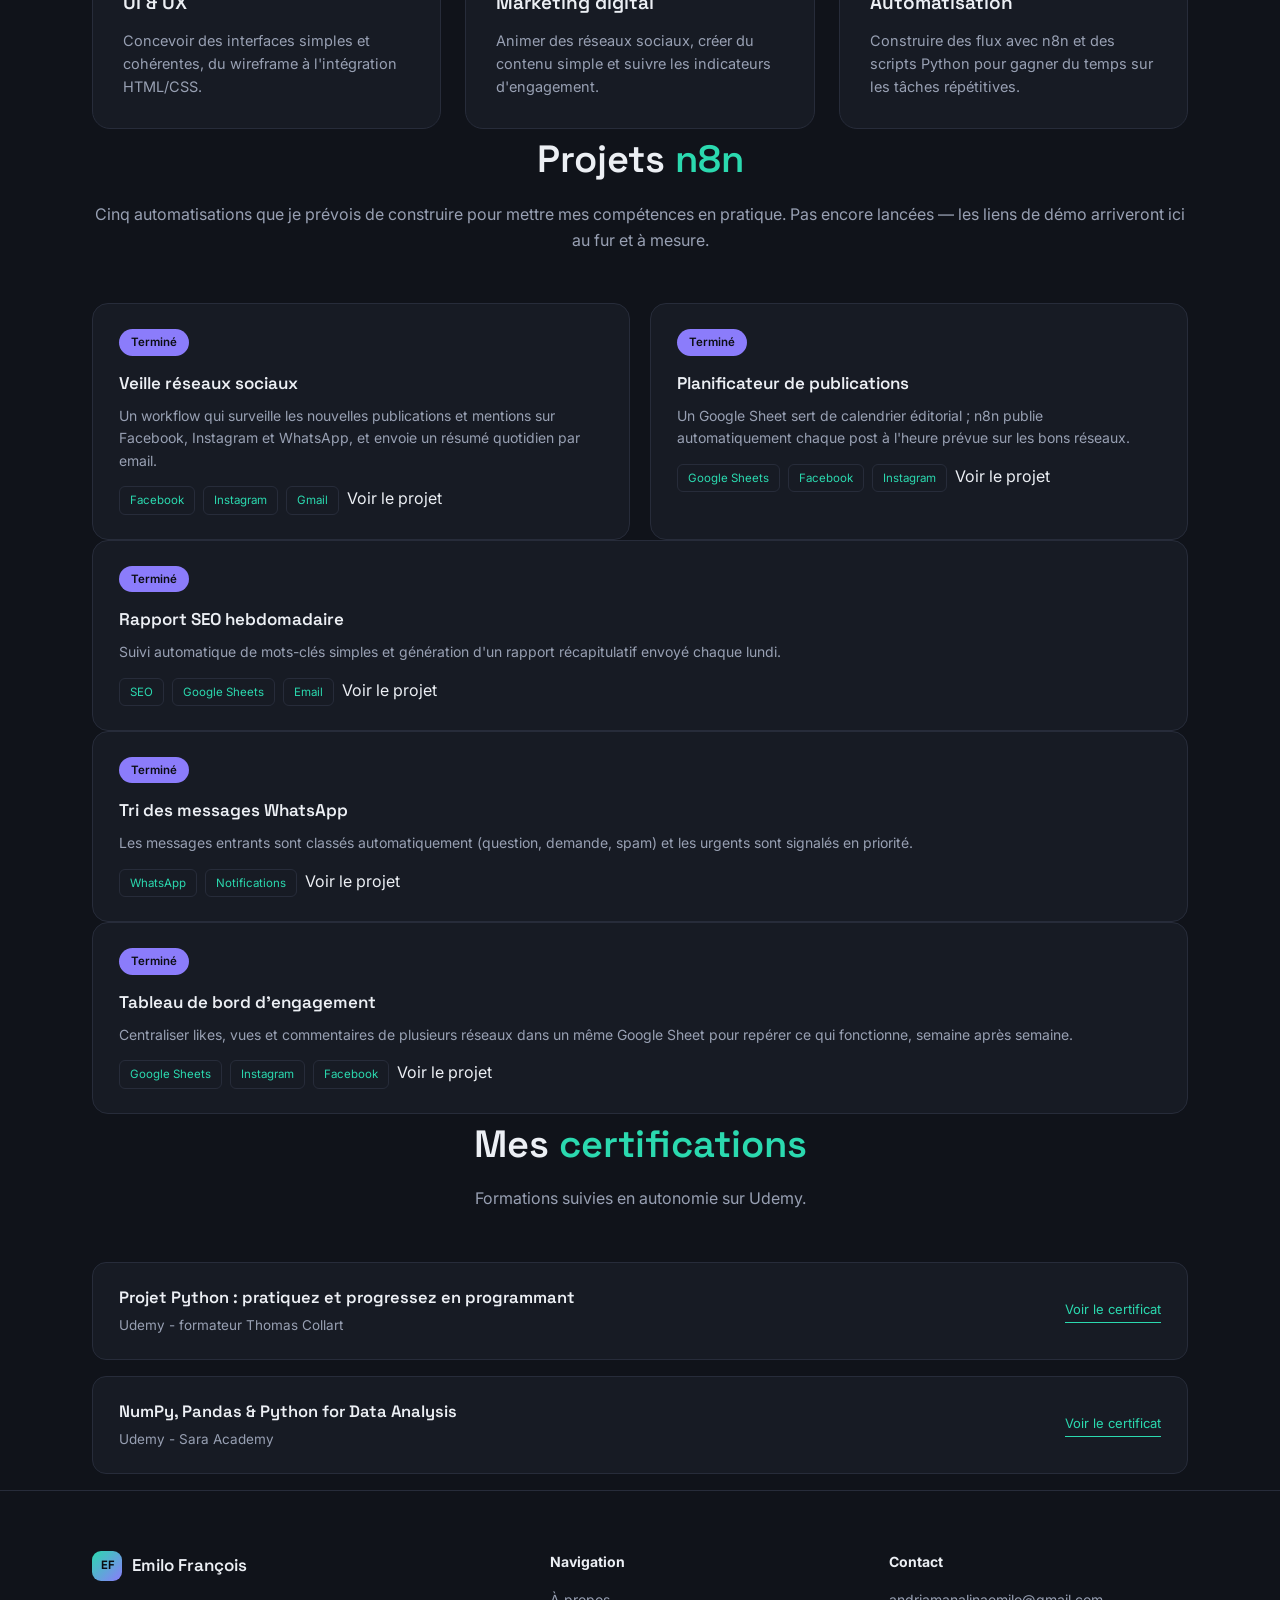
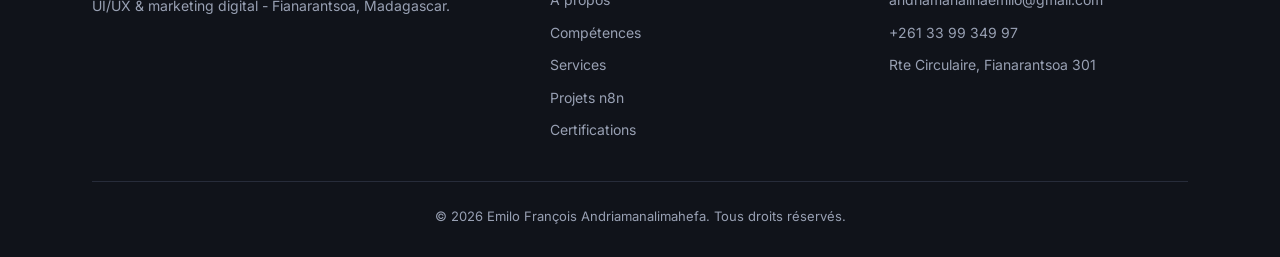
==== commit a6c34cc1: "Update portfolio-emilo-v2.html" ====
--- a/portfolio-emilo-v2.html
+++ b/portfolio-emilo-v2.html
@@ -344,7 +344,7 @@
 
 <section id="projets" class="wrap">
   <div class="skills-head">
-    <h2>Projets <em>n8n</em></h2>
+    <h2>Projets <em>n8n</em> </h2>
     <p>Cinq automatisations que je prévois de construire pour mettre mes compétences en pratique. Pas encore lancées — les liens de démo arriveront ici au fur et à mesure.</p>
   </div>
   <div class="proj-grid">
@@ -352,31 +352,36 @@
       <span class="status">Terminé</span>
       <h3>Veille réseaux sociaux</h3>
       <p>Un workflow qui surveille les nouvelles publications et mentions sur Facebook, Instagram et WhatsApp, et envoie un résumé quotidien par email.</p>
-      <div class="tools"><span>Facebook</span><span>Instagram</span><span>Gmail</span></div>
+      <div class="tools"><span>Facebook</span><span>Instagram</span><span>Gmail</span>
+      <a href="#" class="template">Voir le projet</a></div>
     </div>
     <div class="proj-card">
       <span class="status">Terminé</span>
       <h3>Planificateur de publications</h3>
       <p>Un Google Sheet sert de calendrier éditorial ; n8n publie automatiquement chaque post à l'heure prévue sur les bons réseaux.</p>
-      <div class="tools"><span>Google Sheets</span><span>Facebook</span><span>Instagram</span></div>
+      <div class="tools"><span>Google Sheets</span><span>Facebook</span><span>Instagram</span>
+      <a href="#" class="template">Voir le projet</a></div></div>
     </div>
     <div class="proj-card">
       <span class="status">Terminé</span>
       <h3>Rapport SEO hebdomadaire</h3>
       <p>Suivi automatique de mots-clés simples et génération d'un rapport récapitulatif envoyé chaque lundi.</p>
-      <div class="tools"><span>SEO</span><span>Google Sheets</span><span>Email</span></div>
+      <div class="tools"><span>SEO</span><span>Google Sheets</span><span>Email</span>
+      <a href="#" class="template">Voir le projet</a></div>
     </div>
     <div class="proj-card">
       <span class="status">Terminé</span>
       <h3>Tri des messages WhatsApp</h3>
       <p>Les messages entrants sont classés automatiquement (question, demande, spam) et les urgents sont signalés en priorité.</p>
-      <div class="tools"><span>WhatsApp</span><span>Notifications</span></div>
+      <div class="tools"><span>WhatsApp</span><span>Notifications</span>
+      <a href="#" class="template">Voir le projet</a></div>
     </div>
     <div class="proj-card" style="grid-column:1 / -1;">
       <span class="status">Terminé</span>
       <h3>Tableau de bord d'engagement</h3>
       <p>Centraliser likes, vues et commentaires de plusieurs réseaux dans un même Google Sheet pour repérer ce qui fonctionne, semaine après semaine.</p>
-      <div class="tools"><span>Google Sheets</span><span>Instagram</span><span>Facebook</span></div>
+      <div class="tools"><span>Google Sheets</span><span>Instagram</span><span>Facebook</span>
+      <a href="#" class="template">Voir le projet</a></div>
     </div>
   </div>
 </section>
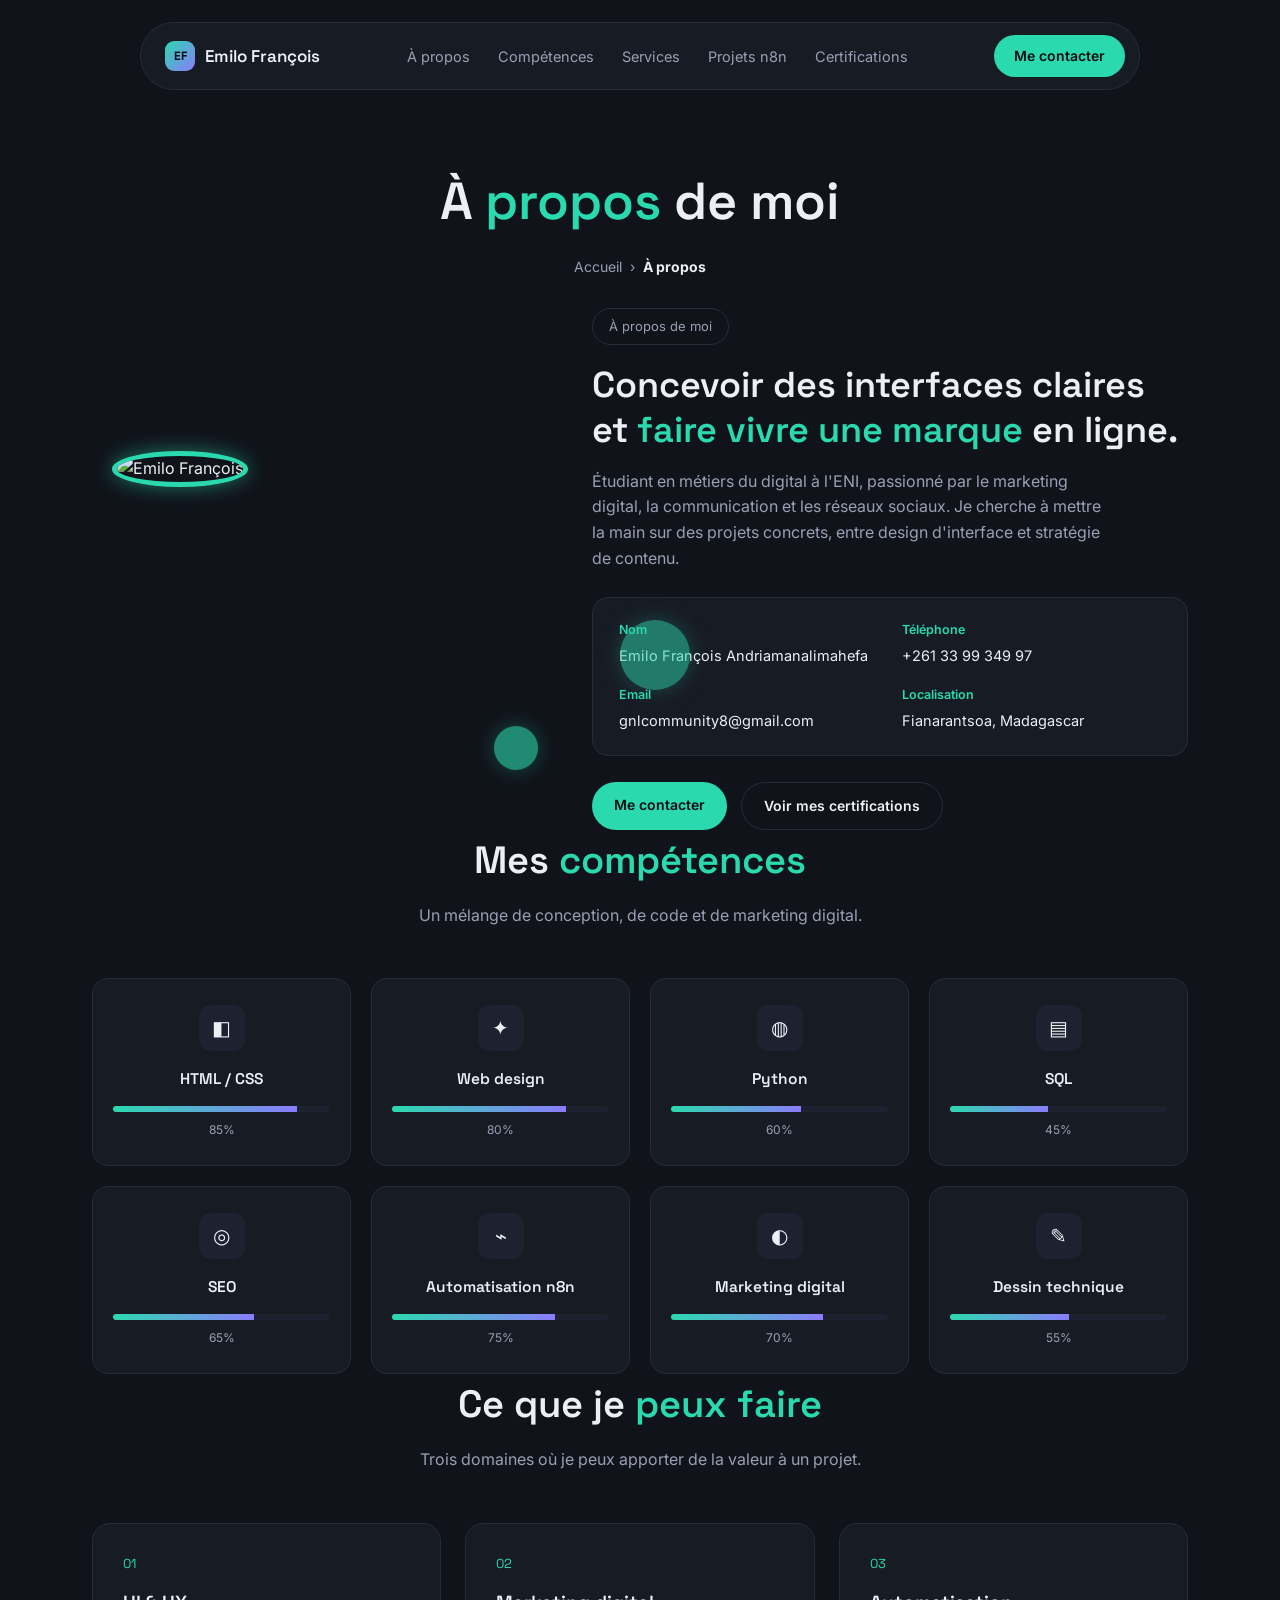
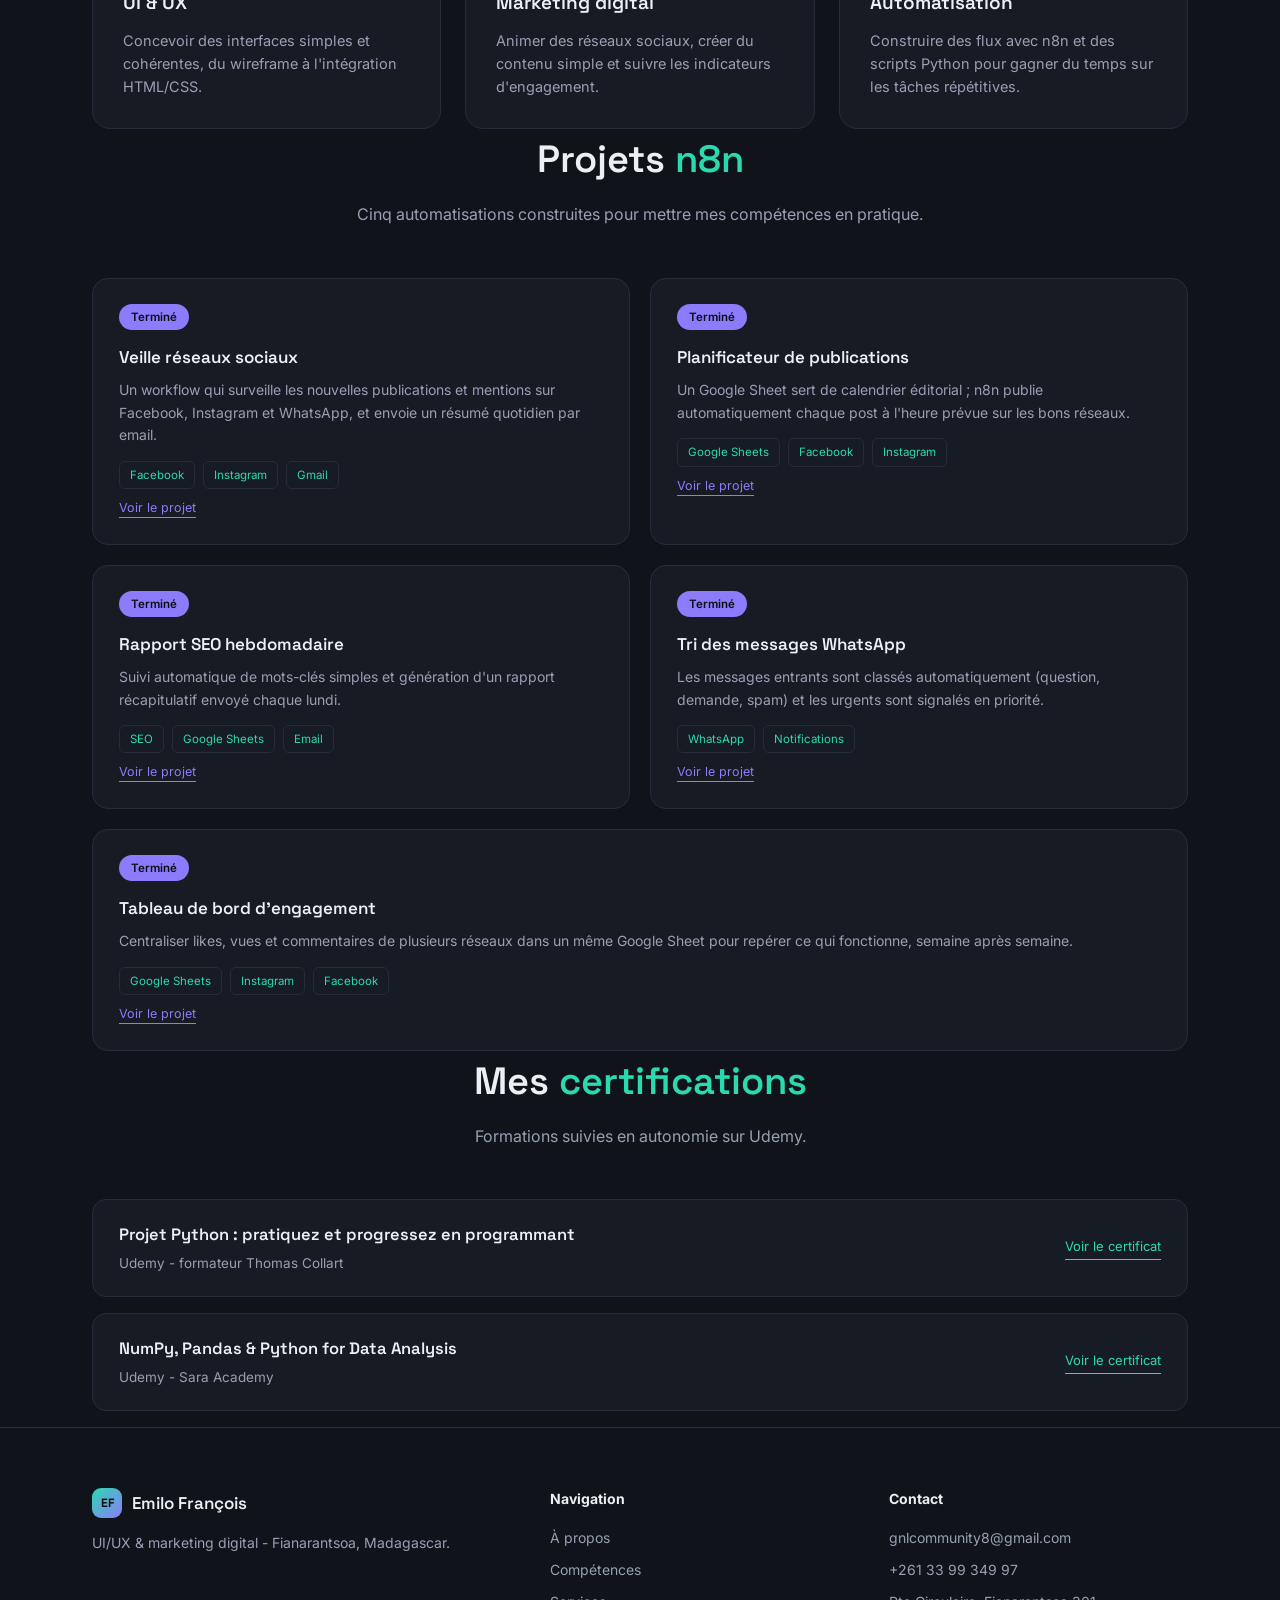
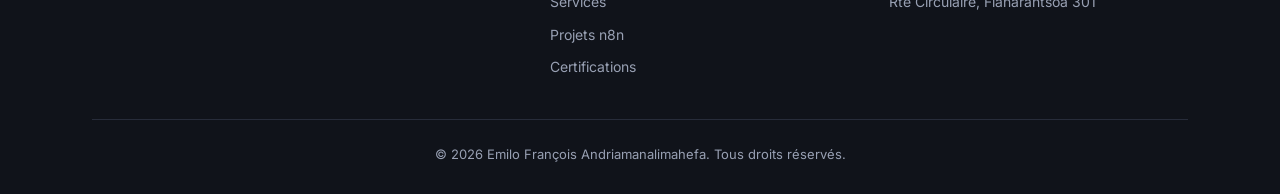
==== commit ee2a3505: "Update portfolio-emilo-v2.html" ====
--- a/portfolio-emilo-v2.html
+++ b/portfolio-emilo-v2.html
@@ -103,7 +103,10 @@
   .pageHead h1{ 
     font-size:clamp(34px,5vw,52px); 
   }
-
+   .pageHead h1 em{ 
+    color:var(--teal); 
+    font-style:normal; 
+  }
   .crumb{ 
     color:var(--muted); 
     font-size:14px; 
@@ -173,14 +176,34 @@
     margin-bottom:18px;
   }
 
-  .about h2{ font-size:clamp(26px,3.4vw,36px); line-height:1.25; margin-bottom:16px; }
-  .about h2 em{ color:var(--teal); font-style:normal; }
-  .about p.lead{ color:var(--muted); max-width:52ch; margin-bottom:26px; }
+  .about h2{ 
+    font-size:clamp(26px,3.4vw,36px); 
+    line-height:1.25; 
+    margin-bottom:16px; 
+  }
+
+  .about h2 em{ 
+    color:var(--teal); 
+    font-style:normal; 
+  }
+
+  .about p.lead{ 
+    color:var(--muted); 
+    max-width:52ch; 
+    margin-bottom:26px; 
+  }
+
   .infobox{
-    background:var(--panel); border:1px solid var(--border); border-radius:16px;
-    padding:22px 26px; display:grid; grid-template-columns:1fr 1fr; gap:18px 24px;
+    background:var(--panel); 
+    border:1px solid var(--border); 
+    border-radius:16px;
+    padding:22px 26px; 
+    display:grid; 
+    grid-template-columns:1fr 1fr; 
+    gap:18px 24px;
     margin-bottom:26px;
   }
+
   .infobox .lbl{ color:var(--teal); font-size:12.5px; font-weight:600; }
   .infobox .val{ font-size:14.5px; margin-top:4px; word-break:break-word; }
   .btnrow{ display:flex; gap:14px; flex-wrap:wrap; }
@@ -223,19 +246,47 @@
   @media (max-width:860px){ .svc-grid{ grid-template-columns:1fr; } }
 
   /* ---- projets n8n ---- */
-  .proj-grid{ display:grid; grid-template-columns:repeat(2,1fr); gap:20px; }
+  .proj-grid{ 
+    display:grid; 
+    grid-template-columns:repeat(2,1fr); 
+    gap:20px; }
   .proj-card{
-    background:var(--panel); border:1px solid var(--border); border-radius:16px;
+    background:var(--panel); 
+    border:1px solid var(--border); 
+    border-radius:16px;
     padding:24px 26px; position:relative;
   }
   .proj-card .status{
-    display:inline-block; font-size:11.5px; font-weight:600; color:#0B0D12;
-    background:var(--violet); padding:4px 12px; border-radius:100px; margin-bottom:14px;
-  }
-  .proj-card h3{ font-size:17px; margin-bottom:8px; }
+    display:inline-block; 
+    font-size:11.5px; 
+    font-weight:600; 
+    color:#0B0D12;
+    background:var(--violet); 
+    padding:4px 12px; 
+    border-radius:100px; 
+    margin-bottom:14px;
+  }
+  
+  .proj-card h3{ 
+    font-size:17px; 
+    margin-bottom:8px; }
   .proj-card p{ color:var(--muted); font-size:14px; }
   .proj-card .tools{ margin-top:14px; display:flex; flex-wrap:wrap; gap:8px; }
-  .proj-card .tools span{ font-size:11.5px; color:var(--teal); border:1px solid var(--border); padding:4px 10px; border-radius:6px; }
+  .proj-card .tools span{ 
+    font-size:11.5px; 
+    color:var(--teal); 
+    border:1px solid var(--border); 
+    padding:4px 10px; 
+    border-radius:6px; 
+  }
+  
+  .links{ margin-top:5px; }
+  .links a{
+    font-size:12.5px; 
+    color:var(--violet); 
+    border-bottom:1px solid var(--violet); 
+    padding-bottom:2px;
+  }
   .proj-card.full-width{ grid-column:1 / -1; }
   @media (max-width:820px){ .proj-grid{ grid-template-columns:1fr; } }
 
@@ -274,7 +325,7 @@
 </div>
 
 <header class="pageHead">
-  <h1>À propos de moi</h1>
+  <h1>À <em>propos</em> de moi</h1>
   <div class="crumb">Accueil &nbsp;›&nbsp; <b>À propos</b></div>
 </header>
 
@@ -290,11 +341,11 @@
       <div class="infobox">
         <div><div class="lbl">Nom</div><div class="val">Emilo François Andriamanalimahefa</div></div>
         <div><div class="lbl">Téléphone</div><div class="val">+261 33 99 349 97</div></div>
-        <div><div class="lbl">Email</div><div class="val">andriamanalinaemilo@gmail.com</div></div>
+        <div><div class="lbl">Email</div><div class="val">gnlcommunity8@gmail.com</div></div>
         <div><div class="lbl">Localisation</div><div class="val">Fianarantsoa, Madagascar</div></div>
       </div>
       <div class="btnrow">
-        <a class="btn solid" href="mailto:andriamanalinaemilo@gmail.com">Me contacter</a>
+        <a class="btn solid" href="mailto:gnlcommunity8@gmail.com">Me contacter</a>
         <a class="btn ghost" href="#certifications">Voir mes certifications</a>
       </div>
     </div>
@@ -344,44 +395,44 @@
 
 <section id="projets" class="wrap">
   <div class="skills-head">
-    <h2>Projets <em>n8n</em> </h2>
-    <p>Cinq automatisations que je prévois de construire pour mettre mes compétences en pratique. Pas encore lancées — les liens de démo arriveront ici au fur et à mesure.</p>
+    <h2>Projets <em>n8n</em></h2>
+    <p>Cinq automatisations construites pour mettre mes compétences en pratique.</p>
   </div>
   <div class="proj-grid">
     <div class="proj-card">
-      <span class="status">Terminé</span>
+      <span class="status done">Terminé</span>
       <h3>Veille réseaux sociaux</h3>
       <p>Un workflow qui surveille les nouvelles publications et mentions sur Facebook, Instagram et WhatsApp, et envoie un résumé quotidien par email.</p>
-      <div class="tools"><span>Facebook</span><span>Instagram</span><span>Gmail</span>
-      <a href="#" class="template">Voir le projet</a></div>
+      <div class="tools"><span>Facebook</span><span>Instagram</span><span>Gmail</span></div>
+      <div class="links"><a href="#" target="_blank" rel="noopener">Voir le projet</a></div>
     </div>
     <div class="proj-card">
-      <span class="status">Terminé</span>
+      <span class="status done">Terminé</span>
       <h3>Planificateur de publications</h3>
       <p>Un Google Sheet sert de calendrier éditorial ; n8n publie automatiquement chaque post à l'heure prévue sur les bons réseaux.</p>
-      <div class="tools"><span>Google Sheets</span><span>Facebook</span><span>Instagram</span>
-      <a href="#" class="template">Voir le projet</a></div></div>
+      <div class="tools"><span>Google Sheets</span><span>Facebook</span><span>Instagram</span></div>
+      <div class="links"><a href="#" target="_blank" rel="noopener">Voir le projet</a></div>
     </div>
     <div class="proj-card">
-      <span class="status">Terminé</span>
+      <span class="status done">Terminé</span>
       <h3>Rapport SEO hebdomadaire</h3>
       <p>Suivi automatique de mots-clés simples et génération d'un rapport récapitulatif envoyé chaque lundi.</p>
-      <div class="tools"><span>SEO</span><span>Google Sheets</span><span>Email</span>
-      <a href="#" class="template">Voir le projet</a></div>
+      <div class="tools"><span>SEO</span><span>Google Sheets</span><span>Email</span></div>
+      <div class="links"><a href="#" target="_blank" rel="noopener">Voir le projet</a></div>
     </div>
     <div class="proj-card">
-      <span class="status">Terminé</span>
+      <span class="status done">Terminé</span>
       <h3>Tri des messages WhatsApp</h3>
       <p>Les messages entrants sont classés automatiquement (question, demande, spam) et les urgents sont signalés en priorité.</p>
-      <div class="tools"><span>WhatsApp</span><span>Notifications</span>
-      <a href="#" class="template">Voir le projet</a></div>
+      <div class="tools"><span>WhatsApp</span><span>Notifications</span></div>
+      <div class="links"><a href="#" target="_blank" rel="noopener">Voir le projet</a></div>
     </div>
     <div class="proj-card" style="grid-column:1 / -1;">
-      <span class="status">Terminé</span>
+      <span class="status done">Terminé</span>
       <h3>Tableau de bord d'engagement</h3>
       <p>Centraliser likes, vues et commentaires de plusieurs réseaux dans un même Google Sheet pour repérer ce qui fonctionne, semaine après semaine.</p>
-      <div class="tools"><span>Google Sheets</span><span>Instagram</span><span>Facebook</span>
-      <a href="#" class="template">Voir le projet</a></div>
+      <div class="tools"><span>Google Sheets</span><span>Instagram</span><span>Facebook</span></div>
+      <div class="links"><a href="#" target="_blank" rel="noopener">Voir le projet</a></div>
     </div>
   </div>
 </section>
@@ -427,7 +478,7 @@
       <div>
         <h4>Contact</h4>
         <ul>
-          <li><a href="mailto:andriamanalinaemilo@gmail.com">andriamanalinaemilo@gmail.com</a></li>
+          <li><a href="mailto:gnlcommunity8@gmail.com">gnlcommunity8@gmail.com</a></li>
           <li><a href="tel:+261339934997">+261 33 99 349 97</a></li>
           <li>Rte Circulaire, Fianarantsoa 301</li>
         </ul>
